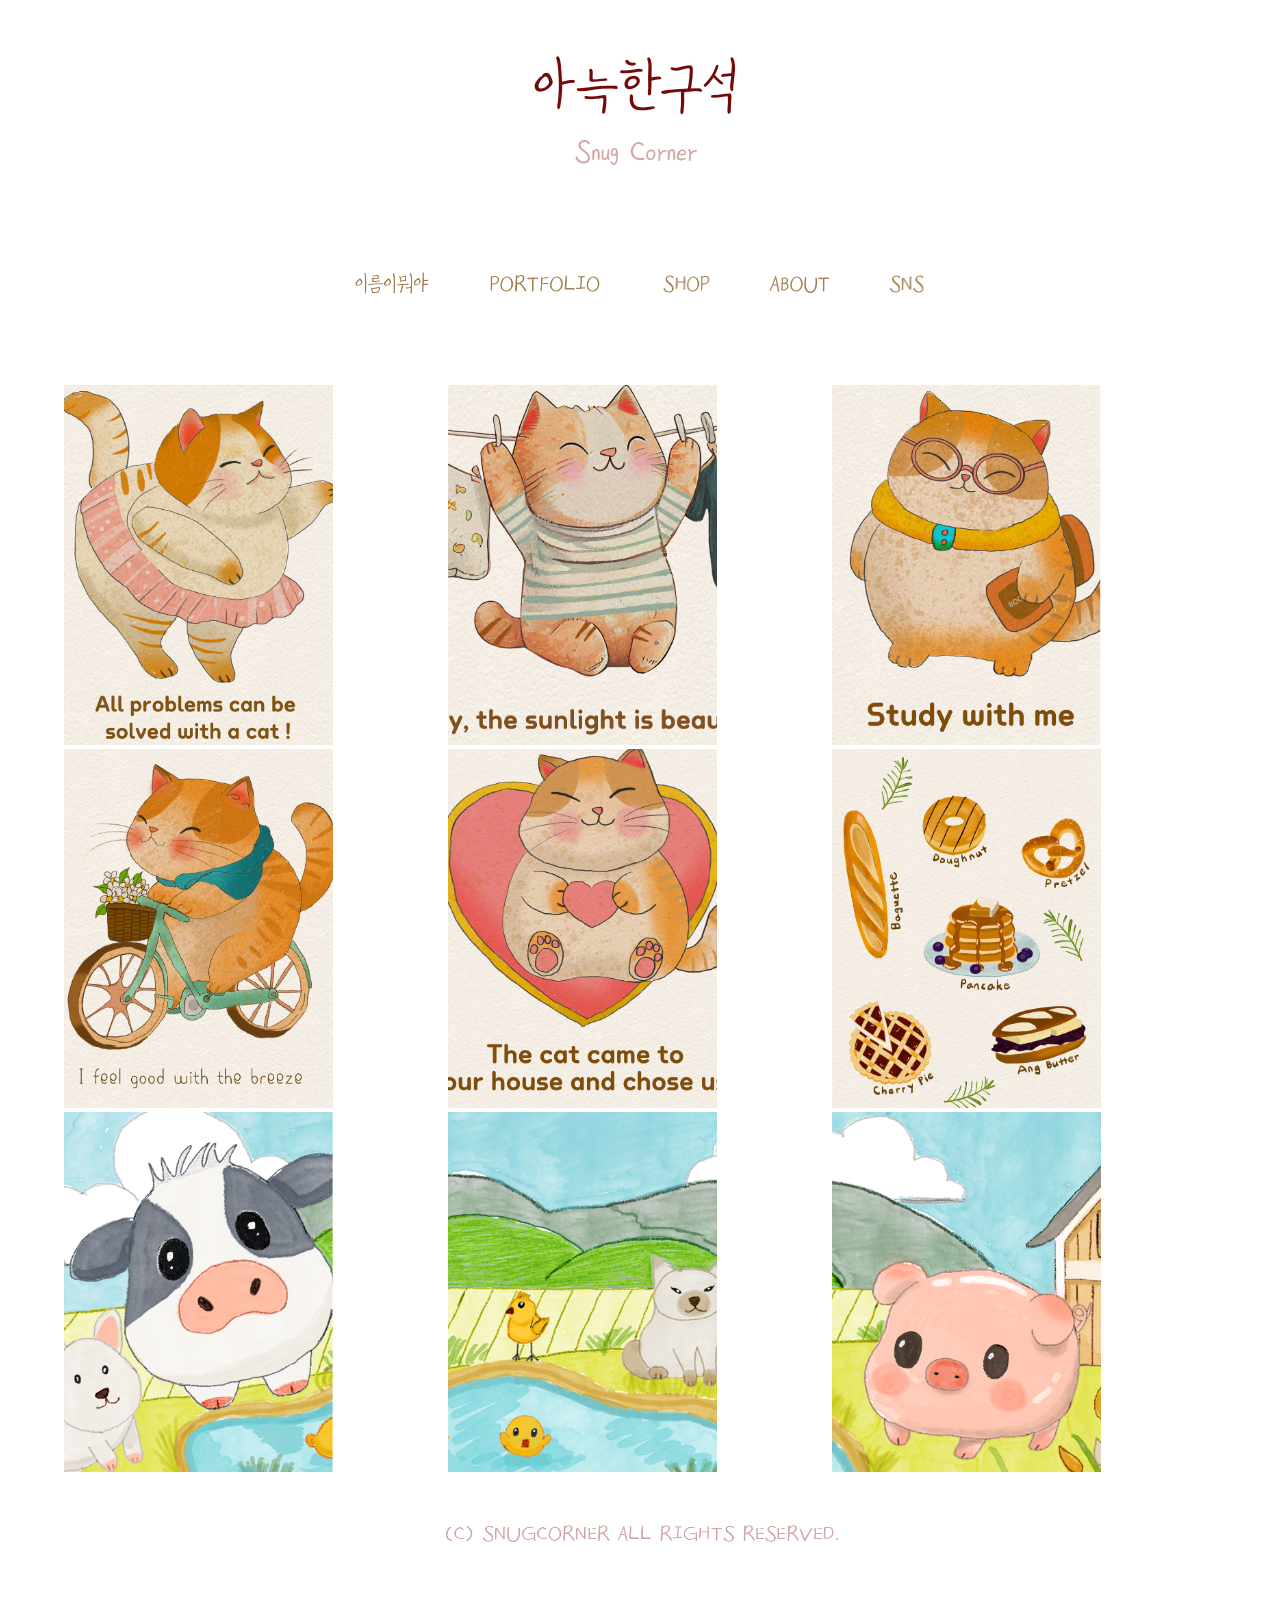
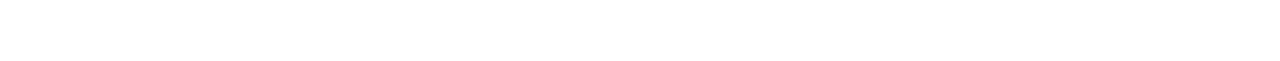
==== index.html @ 688e1f0c "첫번째 업로드" ====
<!DOCTYPE html>
<html lang="ko">
<head>
  <meta charset="UTF-8">
  <meta name="viewport" content="width=device-width, initial-scale=1.0">
  <title>홈페이지 제목</title>
  <link rel="stylesheet" href="css/styles.css">
</head>
<body>
  <header>
    <div class="container text-center">
      <a href="index.html">
        <img src="img/logo.jpg" alt="홈페이지 로고" class="logo" style="width:260px; height:155px;">
      </a>
    </div>
  </header>
  <nav class="navbar navbar-expand-lg navbar-light">
    <div class="container text-center">
      <div class="collapse navbar-collapse justify-content-center" id="navbarNav">
        <ul class="navbar-nav">
          <li class="nav-item1">
            <a href="whatsyourname.html">
              <span><img src="img/menu1.jpg" width="138" height="50"></span>
            </a>
          </li>
          <li class="nav-item2">
            <a href="index.html">
              <span><img src="img/menu2.jpg" width="170" height="50"></span>
            </a>
          </li>
          <li class="nav-item3">
            <a href="https://www.redbubble.com/people/snugcorner" target="_blank">
              <span><img src="img/menu3.jpg" width="110" height="50"></span>
            </a>
          </li>
          <li class="nav-item4">
            <a href="about.html">
              <span><img src="img/menu4.jpg" width="125" height="50"></span>
            </a>
          </li>
          <li class="nav-item5">
            <a href="sns.html">
              <span><img src="img/menu5.jpg" width="95" height="50"></span>
            </a>
          </li>
        </ul>
      </div>
    </div>
  </nav>
  <section id="portfolio">
    <div class="gallery">
      <div class="gallery-item">
        <a href="image1.jpg">
            <img src="img/p1.jpg" alt="이미지 1">
        </a>
      </div>
      <div class="gallery-item">
        <a href="image2.jpg">
          <img src="img/p2.jpg" alt="이미지 2">
        </a>
      </div>
      <div class="gallery-item">
        <a href="image3.jpg">
          <img src="img/p3.jpg" alt="이미지 3">
        </a>
      </div>
      <div class="gallery-item">
        <a href="image4.jpg">
          <img src="img/p4.jpg" alt="이미지 4">
        </a>
      </div>
      <div class="gallery-item">
        <a href="image5.jpg">
          <img src="img/p5.jpg" alt="이미지 5">
        </a>
      </div>
      <div class="gallery-item">
        <a href="image6.jpg">
          <img src="img/p6.jpg" alt="이미지 6">
        </a>
      </div>
      <div class="gallery-item">
        <a href="image7.jpg">
          <img src="img/p7.jpg" alt="이미지 7">
        </a>
      </div>
      <div class="gallery-item">
        <a href="image8.jpg">
          <img src="img/p8.jpg" alt="이미지 8">
        </a>
      </div>
      <div class="gallery-item">
        <a href="image9.jpg">
          <img src="img/p9.jpg" alt="이미지 9">
        </a>
      </div>
    </div>
  </section>
  <script src="script.js"></script>
<footer>
  <div class="container text-center">
    <img src="img/copyright.jpg" width="432" height="55" class="copyright">
  </div>
</footer>
</body>
</html>
---- css/styles.css ----
/* 전체 스타일 초기화 */
* {
    margin: 0;
    padding: 0;
    box-sizing: border-box;
  }
  

/* 로고 이미지 스타일 */
.logo {
  display: block;
  margin: 30px auto;
  }
  

  /* body 스타일 */
  body {
    font-family: Arial, sans-serif;
  }
  


  /* 네비게이션 바 스타일 */
  .navbar {
    display: flex;
    justify-content: center;
    width: 100%; /* 변경: 너비를 100%로 설정 */
    height: 100px;
    align-items: center;
  }
  
  .navbar-nav {
    display: flex;
    justify-content: center;
    align-items: center;
    margin: 0;
    padding: 0;
    list-style-type: none;
    text-align: center;
    width: 100%; /* 변경: 너비를 100%로 설정 */
  }
  
  .menu-image {
    max-width: 100%;
    height: auto;
    object-fit: contain;
    display: block;
  }
  

  

  
 /*갤러리 스타일*/
 .portfolio {
    display: block;
    margin: auto;
  }

  .gallery {
    display: flex;
    justify-content: center;
    align-items: center;
    flex-wrap: wrap;
  }
  
  .gallery-item {
    flex-basis: calc(30%); /* 간격을 고려하지 않으므로 -75px 삭제 */
    max-width: calc(30%); /* 간격을 고려하지 않으므로 -75px 삭제 */
    margin: 0; /* 이 부분 수정 */
}

.gallery-item img {
  width: 70%;
  height: auto;
}



  /* 반응형 스타일 */
  @media (max-width: 768px) {
    .navbar-nav {
      flex-direction: column;
      align-items: flex-start;
    }
  
    .navbar-nav .nav-item {
      margin-bottom: 10px;
    }
  }
  


/*카피라이트 이미지 스타일*/
.copyright {
display: block;
margin: 30px auto;
}



window.onload = function() {
    // 큰 이미지 요소 선택
    var bigImage = document.querySelector('img[src="img/whatsyourname.jpg"]');
  
    // 큰 이미지로 스크롤
    window.scrollTo({
      top: bigImage.offsetTop,
      behavior: 'smooth' // 스크롤 행동을 'smooth'(부드럽게)로 설정
    });
  };



  .about-text {
    font-size: 15px; /* 글자 크기 조정 */
    color: #aaa9a9; /* 텍스트 색상 조정 */
    text-align: center; /* 텍스트 중앙 정렬 */
    line-height: 4;  /* 원하는 값으로 수정하세요 */
    
  }
  
  @media (min-width: 768px) {
    .about-text {
      padding-top:30px;
      color: #aaa9a9;
      font-size: 15px; /* 화면의 너비가 768px 이상일 때의 글자 크기 조정 */
      text-align: center;
      line-height: 2;  /* 원하는 값으로 수정하세요 */
    }
  }
  
  .highlight {
    color: #6f6f6f; /* 원하는 색상의 HEX 코드 */
}


.sns-links {
  display: flex;
  flex-direction: column;
  justify-content: center;
  align-items: center;
  margin: 100px 0px 200px 0px;
}

.sns-links .row {
  display: flex;
  justify-content: center;
}

.sns-links .row a {
  margin: 30px 50px; /* 이미지 사이의 간격을 조절합니다. 필요에 따라 조정하세요. */
}

.container {
  color: #559d2d;
  text-align: center;
  margin: 0px 0px 100px 0px;
}

.container2 {
  text-align: center;
  margin: 70px 0px 100px 0px;
}
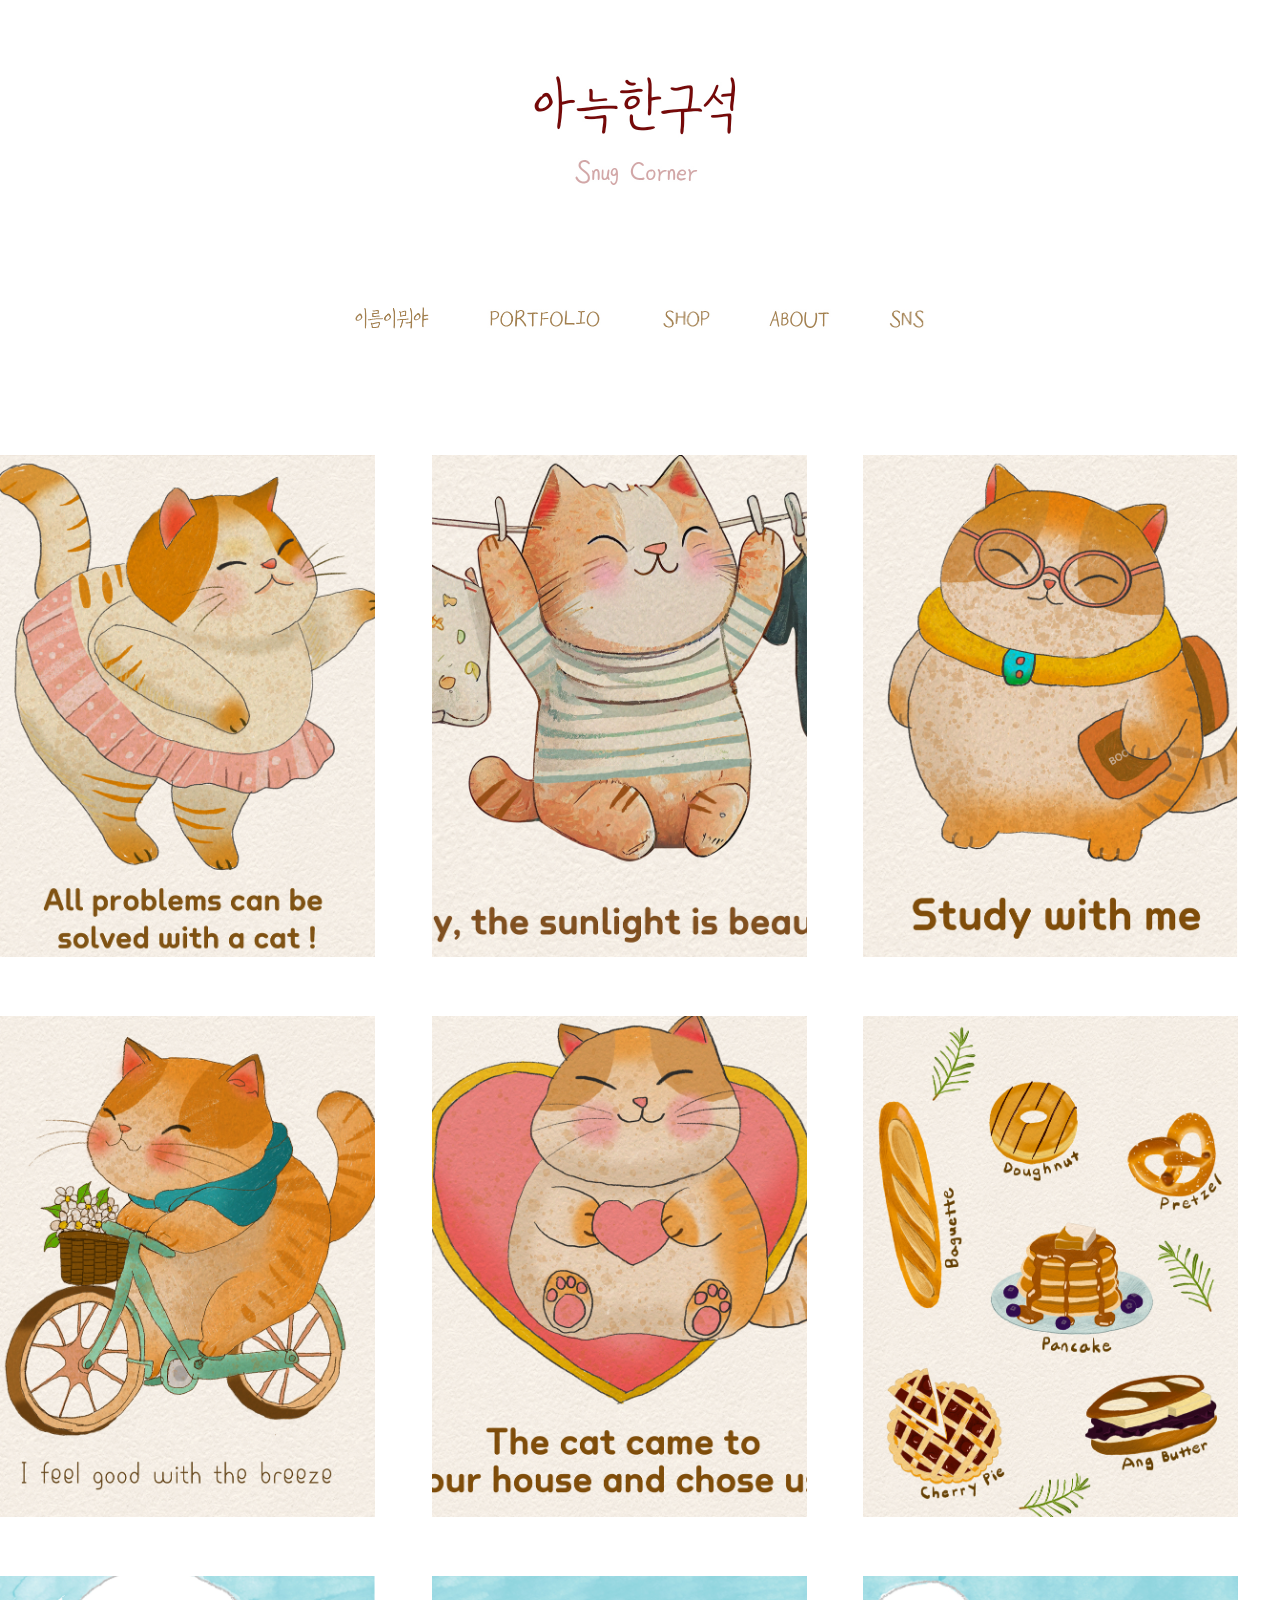
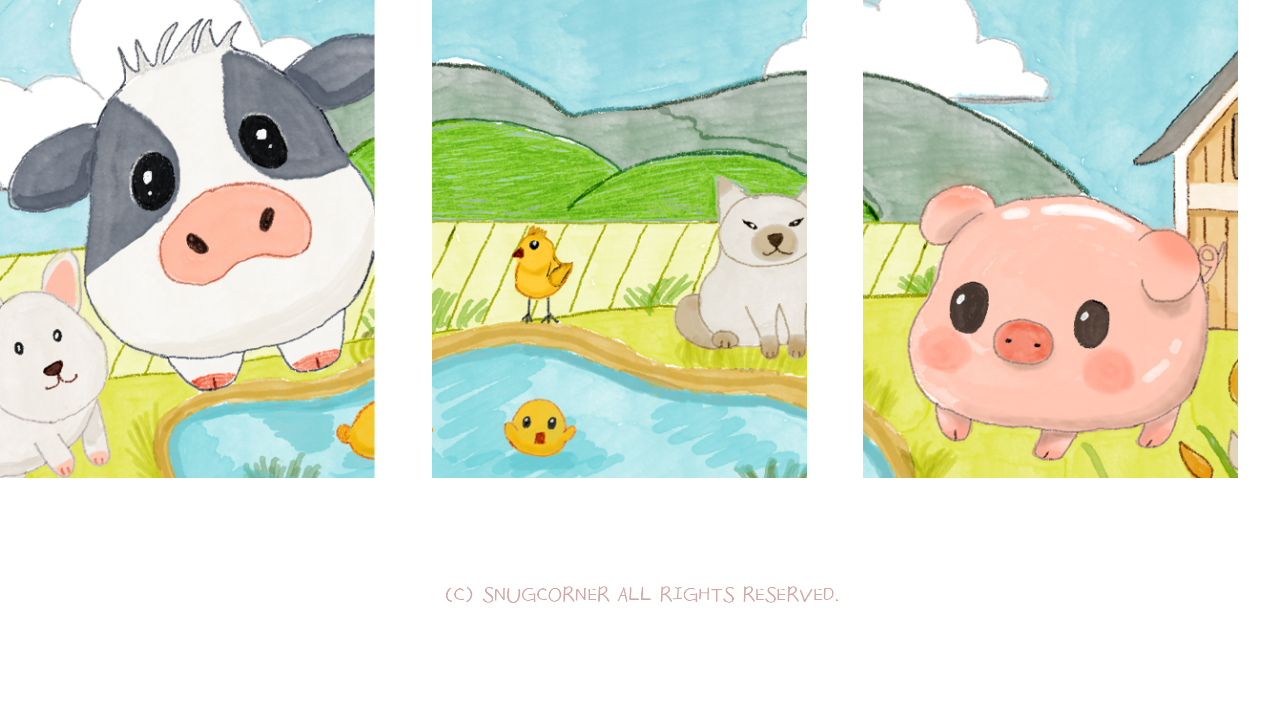
==== commit 5ae9b5a9: "index.html파일 수정" ====
--- a/index.html
+++ b/index.html
@@ -8,7 +8,7 @@
 </head>
 <body>
   <header>
-    <div class="container text-center">
+    <div>
       <a href="index.html">
         <img src="img/logo.jpg" alt="홈페이지 로고" class="logo" style="width:260px; height:155px;">
       </a>
@@ -50,47 +50,47 @@
   <section id="portfolio">
     <div class="gallery">
       <div class="gallery-item">
-        <a href="image1.jpg">
+        <a href="img/p1.jpg">
             <img src="img/p1.jpg" alt="이미지 1">
         </a>
       </div>
       <div class="gallery-item">
-        <a href="image2.jpg">
+        <a href="img/p2.jpg">
           <img src="img/p2.jpg" alt="이미지 2">
         </a>
       </div>
       <div class="gallery-item">
-        <a href="image3.jpg">
+        <a href="img/p3.jpg">
           <img src="img/p3.jpg" alt="이미지 3">
         </a>
       </div>
       <div class="gallery-item">
-        <a href="image4.jpg">
+        <a href="img/p4.jpg">
           <img src="img/p4.jpg" alt="이미지 4">
         </a>
       </div>
       <div class="gallery-item">
-        <a href="image5.jpg">
+        <a href="img/p5.jpg">
           <img src="img/p5.jpg" alt="이미지 5">
         </a>
       </div>
       <div class="gallery-item">
-        <a href="image6.jpg">
+        <a href="img/p6.jpg">
           <img src="img/p6.jpg" alt="이미지 6">
         </a>
       </div>
       <div class="gallery-item">
-        <a href="image7.jpg">
+        <a href="img/p7.jpg">
           <img src="img/p7.jpg" alt="이미지 7">
         </a>
       </div>
       <div class="gallery-item">
-        <a href="image8.jpg">
+        <a href="img/p8.jpg">
           <img src="img/p8.jpg" alt="이미지 8">
         </a>
       </div>
       <div class="gallery-item">
-        <a href="image9.jpg">
+        <a href="img/p9.jpg">
           <img src="img/p9.jpg" alt="이미지 9">
         </a>
       </div>
--- a/css/styles.css
+++ b/css/styles.css
@@ -9,7 +9,8 @@
 /* 로고 이미지 스타일 */
 .logo {
   display: block;
-  margin: 30px auto;
+  margin: 50px auto 30px auto;
+  text-align: center;
   }
   
 
@@ -25,16 +26,17 @@
     display: flex;
     justify-content: center;
     width: 100%; /* 변경: 너비를 100%로 설정 */
-    height: 100px;
+    height: 220px;
     align-items: center;
   }
+
   
   .navbar-nav {
     display: flex;
     justify-content: center;
     align-items: center;
     margin: 0;
-    padding: 0;
+    padding: 50px 0px 0px 0px;
     list-style-type: none;
     text-align: center;
     width: 100%; /* 변경: 너비를 100%로 설정 */
@@ -52,43 +54,82 @@
 
   
  /*갤러리 스타일*/
- .portfolio {
-    display: block;
-    margin: auto;
-  }
-
-  .gallery {
-    display: flex;
-    justify-content: center;
-    align-items: center;
-    flex-wrap: wrap;
-  }
-  
+
+ .gallery {
+  display: flex;
+  flex-wrap: wrap;
+  justify-content: space-between; /* 이미지 간격 조정 */
+  max-width: 1300px; /* 갤러리의 최대 너비 설정 */
+  margin: 0 auto; /* 갤러리를 중앙으로 배치 */
+}
+
+
+
+.gallery-item {
+  flex-basis: calc(33.33% - 10px); /* 간격을 고려하여 너비 설정. 간격을 필요에 따라 조절하세요 */
+  max-width: calc(33.33% - 10px); /* 간격을 고려하여 너비 설정. 간격을 필요에 따라 조절하세요 */
+  margin: 0px 0px 55px 0px; /* 간격 설정. 필요에 따라 조절하세요 */
+}
+
+
+.gallery-item img {
+  width: 90%;
+  height: auto;
+}
+
+
+
+ /* 반응형 스타일 */
+ @media (max-width: 768px) {
+  .navbar {
+    margin-top: 100px; /* 로고와의 간격 */
+    margin-bottom: 25px;
+  }
+
+  .navbar-nav {
+    flex-direction: column;
+    align-items: center; /* 추가: 메뉴 가운데 정렬 */
+  }
+
+  .navbar-nav .nav-item {
+    margin-bottom: 10px;
+  }
+}
+
+  
+
+@media (min-width: 768px) {
+    .about-text {
+    padding-top:30px;
+    color: #aaa9a9;
+    font-size: 15px; /* 화면의 너비가 768px 이상일 때의 글자 크기 조정 */
+    text-align: center;
+    line-height: 2;  /* 원하는 값으로 수정하세요 */
+    }
+}
+  
+
+  /* 화면 크기가 700px 이하일 때 적용될 gallery-item 스타일 */
+@media (max-width: 700px) {
   .gallery-item {
-    flex-basis: calc(30%); /* 간격을 고려하지 않으므로 -75px 삭제 */
-    max-width: calc(30%); /* 간격을 고려하지 않으므로 -75px 삭제 */
-    margin: 0; /* 이 부분 수정 */
-}
-
-.gallery-item img {
-  width: 70%;
-  height: auto;
-}
-
-
-
-  /* 반응형 스타일 */
-  @media (max-width: 768px) {
-    .navbar-nav {
-      flex-direction: column;
-      align-items: flex-start;
-    }
-  
-    .navbar-nav .nav-item {
-      margin-bottom: 10px;
-    }
-  }
-  
+    flex-basis: 100%; /* 100%로 설정하면 한 줄에 하나의 이미지만 표시됩니다. */
+    max-width: 100%;
+    text-align: center;
+  }
+}
+
+
+/* 화면 크기가 400px 이하일 때 적용될 gallery-item img 스타일 */
+@media (max-width: 400px) {
+  .gallery-item img {
+    max-width: 400px; /* 이미지의 최대 너비를 700px로 제한합니다. */
+    width: 90%; /* 이미지의 너비를 부모 요소의 90%로 설정합니다. */
+    height: auto; /* 이미지의 높이를 자동으로 설정합니다. */
+    text-align: center;
+  }
+}
+
+
 
 
 /*카피라이트 이미지 스타일*/
@@ -112,24 +153,15 @@
 
 
 
-  .about-text {
+.about-text {
     font-size: 15px; /* 글자 크기 조정 */
     color: #aaa9a9; /* 텍스트 색상 조정 */
     text-align: center; /* 텍스트 중앙 정렬 */
     line-height: 4;  /* 원하는 값으로 수정하세요 */
     
-  }
-  
-  @media (min-width: 768px) {
-    .about-text {
-      padding-top:30px;
-      color: #aaa9a9;
-      font-size: 15px; /* 화면의 너비가 768px 이상일 때의 글자 크기 조정 */
-      text-align: center;
-      line-height: 2;  /* 원하는 값으로 수정하세요 */
-    }
-  }
-  
+}
+  
+ 
   .highlight {
     color: #6f6f6f; /* 원하는 색상의 HEX 코드 */
 }
@@ -161,4 +193,10 @@
 .container2 {
   text-align: center;
   margin: 70px 0px 100px 0px;
-}+}
+
+
+
+.whatsyourname-background {
+  background-color: #559d2d;
+}
